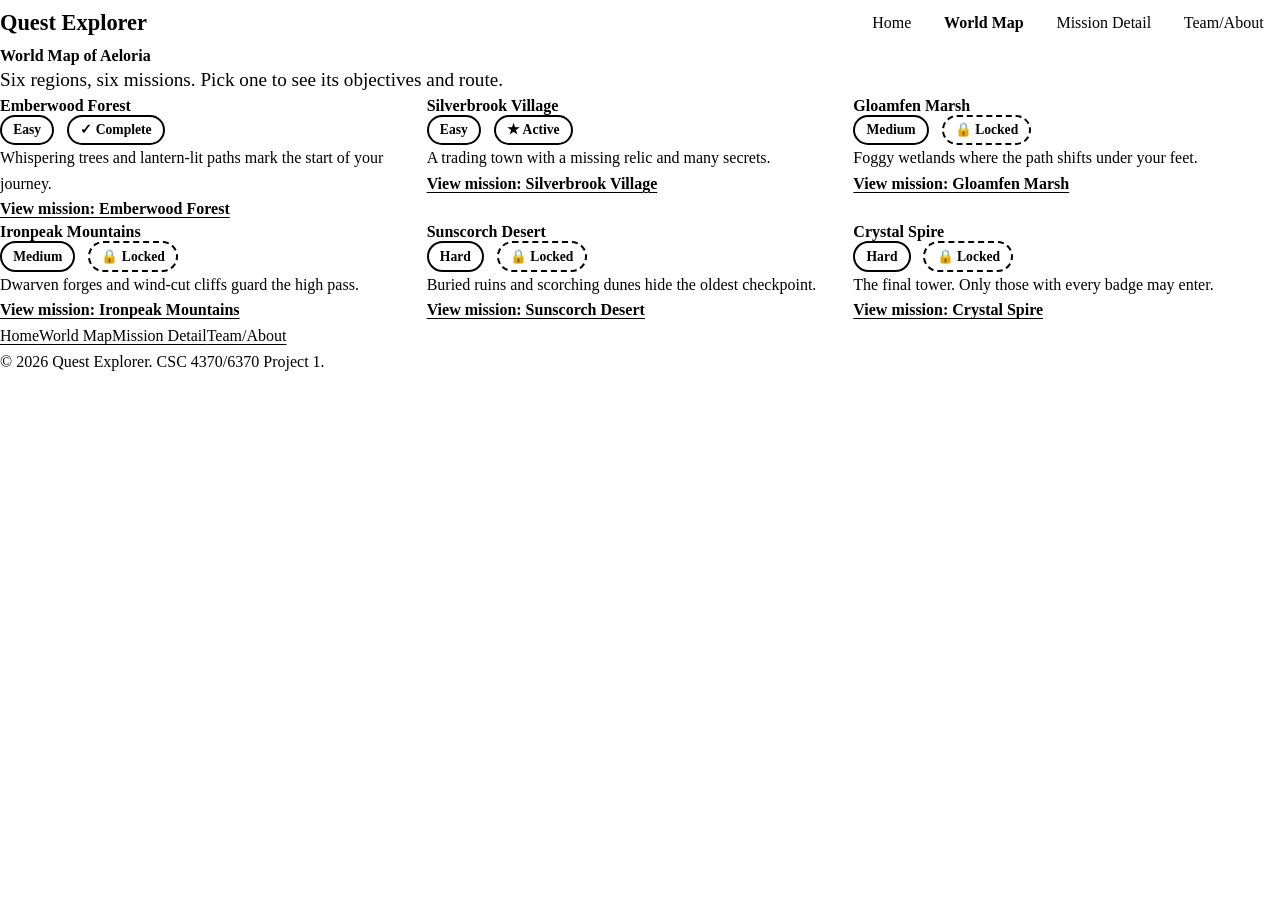
==== map.html @ 62598b84 "Add world map page with info, region details, and navigation" ====
<!DOCTYPE html>
<html lang="en">
<head>
  <meta charset="utf-8">
  <meta name="viewport" content="width=device-width, initial-scale=1">
  <title>Quest Explorer | World Map</title>
  <meta name="description" content="Choose a region of Aeloria and compare difficulty and progress.">
  <link rel="preconnect" href="https://fonts.googleapis.com">
  <link rel="preconnect" href="https://fonts.gstatic.com" crossorigin>
  <link href="https://fonts.googleapis.com/css2?family=Cinzel:wght@600;700&family=Inter:wght@400;600;700&display=swap" rel="stylesheet">
  <link rel="stylesheet" href="css/tokens.css">
  <link rel="stylesheet" href="css/base.css">
  <link rel="stylesheet" href="css/components.css">
  <link rel="stylesheet" href="css/layout.css">
  <link rel="stylesheet" href="css/motion.css">
</head>
<body>
  <a class="skip-link" href="#main">Skip to main content</a>

  <header class="site-header">
    <div class="container">
      <a class="brand" href="index.html">Quest Explorer</a>
      <nav aria-label="Main">
        <ul class="nav-list">
          <li><a href="index.html">Home</a></li>
          <li><a href="map.html" aria-current="page">World Map</a></li>
          <li><a href="mission.html">Mission Detail</a></li>
          <li><a href="about.html">Team/About</a></li>
        </ul>
      </nav>
    </div>
  </header>

  <main id="main">
    <section aria-labelledby="map-title">
      <div class="container">
        <h1 id="map-title">World Map of Aeloria</h1>
        <p class="lead">Six regions, six missions. Pick one to see its objectives and route.</p>

        <div class="map-grid">
          <article class="card">
            <h2>Emberwood Forest</h2>
            <div class="region-meta">
              <span class="badge badge-easy">Easy</span>
              <span class="status status-complete">&#10003; Complete</span>
            </div>
            <p>Whispering trees and lantern-lit paths mark the start of your journey.</p>
            <a class="card-link" href="mission.html">View mission: Emberwood Forest</a>
          </article>

          <article class="card">
            <h2>Silverbrook Village</h2>
            <div class="region-meta">
              <span class="badge badge-easy">Easy</span>
              <span class="status status-active">&#9733; Active</span>
            </div>
            <p>A trading town with a missing relic and many secrets.</p>
            <a class="card-link" href="mission.html">View mission: Silverbrook Village</a>
          </article>

          <article class="card">
            <h2>Gloamfen Marsh</h2>
            <div class="region-meta">
              <span class="badge badge-medium">Medium</span>
              <span class="status status-locked">&#128274; Locked</span>
            </div>
            <p>Foggy wetlands where the path shifts under your feet.</p>
            <a class="card-link" href="mission.html">View mission: Gloamfen Marsh</a>
          </article>

          <article class="card">
            <h2>Ironpeak Mountains</h2>
            <div class="region-meta">
              <span class="badge badge-medium">Medium</span>
              <span class="status status-locked">&#128274; Locked</span>
            </div>
            <p>Dwarven forges and wind-cut cliffs guard the high pass.</p>
            <a class="card-link" href="mission.html">View mission: Ironpeak Mountains</a>
          </article>

          <article class="card">
            <h2>Sunscorch Desert</h2>
            <div class="region-meta">
              <span class="badge badge-hard">Hard</span>
              <span class="status status-locked">&#128274; Locked</span>
            </div>
            <p>Buried ruins and scorching dunes hide the oldest checkpoint.</p>
            <a class="card-link" href="mission.html">View mission: Sunscorch Desert</a>
          </article>

          <article class="card">
            <h2>Crystal Spire</h2>
            <div class="region-meta">
              <span class="badge badge-hard">Hard</span>
              <span class="status status-locked">&#128274; Locked</span>
            </div>
            <p>The final tower. Only those with every badge may enter.</p>
            <a class="card-link" href="mission.html">View mission: Crystal Spire</a>
          </article>
        </div>
      </div>
    </section>
  </main>

  <footer class="site-footer">
    <div class="container">
      <nav aria-label="Footer">
        <ul>
          <li><a href="index.html">Home</a></li>
          <li><a href="map.html">World Map</a></li>
          <li><a href="mission.html">Mission Detail</a></li>
          <li><a href="about.html">Team/About</a></li>
        </ul>
      </nav>
      <p>&copy; 2026 Quest Explorer. CSC 4370/6370 Project 1.</p>
    </div>
  </footer>
</body>
</html>
---- css/base.css ----
*, *::before, *::after { box-sizing: border-box; }

html { scroll-behavior: smooth; }

body {
  margin: 0;
  background: var(--bg);
  color: var(--text);
  font-family: var(--font-body);
  font-size: var(--fs-body);
  line-height: 1.6;
}

h1, h2, h3 {
  font-family: var(--font-display);
  line-height: 1.2;
  margin: 0 0 var(--space-2);
}
h1 { font-size: var(--fs-h1); color: var(--gold); }
h2 { font-size: var(--fs-h2); }
h3 { font-size: var(--fs-h3); }
p { margin: 0 0 var(--space-2); }
img, svg { max-width: 100%; height: auto; }

a { color: var(--teal); text-underline-offset: 3px; }

/* Visible focus for everything interactive */
:focus-visible {
  outline: 3px solid var(--gold);
  outline-offset: 3px;
}

/* Skip link */
.skip-link {
  position: absolute;
  left: var(--space-2);
  top: -5rem;
  background: var(--gold);
  color: var(--on-accent);
  padding: var(--space-1) var(--space-2);
  border-radius: 8px;
  font-weight: 700;
  z-index: 100;
}
.skip-link:focus { top: var(--space-1); }

.container {
  width: 100%;
  max-width: var(--maxw);
  margin-inline: auto;
  padding-inline: var(--space-2);
}
section { padding-block: var(--space-4); }
---- css/components.css ----
/* ===== HEADER / NAV ===== */
.site-header {
    background: var(--surface);
    border-bottom: 2px solid var(--line);
  }
  .site-header .container {
    display: flex;
    flex-wrap: wrap;
    align-items: center;
    justify-content: space-between;
    gap: var(--space-2);
    padding-block: var(--space-2);
  }
  .brand {
    font-family: var(--font-display);
    font-size: 1.4rem;
    font-weight: 700;
    color: var(--gold);
    text-decoration: none;
  }
  .nav-list {
    display: flex;
    flex-wrap: wrap;
    gap: var(--space-1);
    list-style: none;
    margin: 0;
    padding: 0;
  }
  .nav-list a {
    display: block;
    padding: 0.5rem 0.9rem;
    border-radius: 999px;
    color: var(--text);
    text-decoration: none;
    border: 2px solid transparent;
  }
  .nav-list a:hover { background: var(--surface-2); border-color: var(--line); }
  .nav-list a[aria-current="page"] {
    background: var(--gold);
    color: var(--on-accent);
    font-weight: 700;
  }
  
  /* ===== BUTTONS ===== */
  .btn {
    display: inline-block;
    padding: 0.8rem 1.6rem;
    border-radius: 999px;
    background: var(--gold);
    color: var(--on-accent);
    font-weight: 700;
    text-decoration: none;
    border: 2px solid var(--gold);
  }
  .btn:hover { background: var(--teal); border-color: var(--teal); }
  .btn-outline { background: transparent; color: var(--gold); }
  .btn-outline:hover { color: var(--on-accent); }
  
  /* ===== CARDS ===== */
  .card {
    background: var(--surface);
    border: 2px solid var(--line);
    border-radius: var(--radius);
    padding: var(--space-3);
  }
  .card h3 { margin-bottom: var(--space-1); }
  .card-link { display: inline-block; margin-top: var(--space-1); font-weight: 700; }
  
  /* ===== BADGES & STATUS (always icon + text, never color alone) ===== */
  .badge, .status {
    display: inline-block;
    padding: 0.15rem 0.7rem;
    border-radius: 999px;
    font-size: 0.85rem;
    font-weight: 700;
    border: 2px solid currentColor;
    margin-right: 0.4rem;
  }
  .badge-easy { color: var(--teal); }
  .badge-medium { color: var(--gold); }
  .badge-hard { color: var(--danger); }
  .status-complete { background: var(--teal); color: var(--on-accent); border-color: var(--teal); }
  .status-active { background: var(--gold); color: var(--on-accent); border-color: var(--gold); }
  .status-locked { background: transparent; color: var(--muted); border-style: dashed; }
  
  /* ===== TIMELINE (Adventure Pack route map) ===== */
  .timeline {
    position: relative;
    list-style: none;
    margin: 0;
    padding: 0 0 0 3rem;
  }
  .timeline::before {
    content: "";
    position: absolute;
    left: 1.1rem;
    top: 0.5rem;
    bottom: 0.5rem;
    width: 4px;
    border-radius: 2px;
    background: var(--line);
    transform-origin: top;
  }
  .checkpoint {
    position: relative;
    margin-bottom: var(--space-3);
    padding: var(--space-2);
    background: var(--surface);
    border: 2px solid var(--line);
    border-radius: var(--radius);
  }
  .checkpoint h3 { margin: 0.4rem 0; }
  .checkpoint p { margin: 0; color: var(--muted); }
  .marker {
    position: absolute;
    left: -3rem;
    top: 1rem;
    width: 2.4rem;
    height: 2.4rem;
    display: grid;
    place-items: center;
    border-radius: 50%;
    border: 3px solid var(--line);
    background: var(--bg);
    font-weight: 700;
  }
  .is-complete .marker { background: var(--teal); border-color: var(--teal); color: var(--on-accent); }
  .is-active { border-color: var(--gold); }
  .is-active .marker { background: var(--gold); border-color: var(--gold); color: var(--on-accent); }
  .is-locked { opacity: 0.85; border-style: dashed; }
  
  /* ===== FOOTER ===== */
  .site-footer {
    background: var(--surface);
    border-top: 2px solid var(--line);
    padding-block: var(--space-3);
    margin-top: var(--space-4);
  }
  .site-footer ul { list-style: none; display: flex; flex-wrap: wrap; gap: var(--space-2); padding: 0; margin: 0 0 var(--space-1); }
  .site-footer p { color: var(--muted); margin: 0; }
---- css/layout.css ----
/* Mobile-first. Breakpoints: 480, 700, 1024 */

/* ===== SHARED ===== */
.lead { font-size: 1.2rem; color: var(--muted); max-width: 40rem; }
.stack > * + * { margin-top: var(--space-2); }

/* ===== HOME ===== */
.hero .container {
  display: grid;
  gap: var(--space-4);
  align-items: center;
}
.hero-emblem { width: 10rem; justify-self: center; color: var(--gold); }
.features { display: grid; gap: var(--space-3); }

/* ===== MAP ===== */
.map-grid { display: grid; gap: var(--space-3); grid-template-columns: 1fr; }
.region-meta { display: flex; flex-wrap: wrap; gap: 0.4rem; margin-bottom: var(--space-1); }

/* ===== MISSION ===== */
.mission-layout { display: grid; gap: var(--space-4); }
.mission-links { display: flex; flex-wrap: wrap; gap: var(--space-2); margin-top: var(--space-3); }

/* ===== ABOUT ===== */
.team-grid { display: grid; gap: var(--space-3); }

@media (min-width: 480px) {
  .hero-emblem { width: 12rem; }
}

@media (min-width: 700px) {
  .hero .container { grid-template-columns: 2fr 1fr; }
  .features { grid-template-columns: repeat(3, 1fr); }
  .map-grid { grid-template-columns: repeat(2, 1fr); }
  .team-grid { grid-template-columns: repeat(2, 1fr); }
}

@media (min-width: 1024px) {
  .map-grid { grid-template-columns: repeat(3, 1fr); }
  .mission-layout { grid-template-columns: 1fr 1.4fr; align-items: start; }
  .hero-emblem { width: 16rem; }
}
---- css/motion.css ----
/* ===== TRANSITIONS (always on, tiny and safe) ===== */
.card, .btn, .nav-list a, .checkpoint {
    transition: transform var(--speed) var(--ease),
                box-shadow var(--speed) var(--ease),
                background-color var(--speed) var(--ease),
                border-color var(--speed) var(--ease),
                color var(--speed) var(--ease);
  }
  
  /* ===== TRANSFORMS (not top/margin, so the layout never shifts) ===== */
  .card:hover, .card:focus-within { transform: translateY(-6px) scale(1.02); box-shadow: 0 12px 24px rgba(0, 0, 0, 0.45); }
  .btn:hover, .btn:focus-visible { transform: translateY(-2px); }
  .badge { transition: transform var(--speed) var(--ease); }
  .badge:hover { transform: rotate(-6deg); }
  .hero-emblem { transition: transform var(--speed) var(--ease); }
  .hero-emblem:hover { transform: rotate(15deg); }
  
  /* ===== KEYFRAME ANIMATIONS (only when the user allows motion) ===== */
  @media (prefers-reduced-motion: no-preference) {
    /* 1. Route progress: the checkpoint line draws downward */
    .timeline::before { animation: route-draw 1.6s var(--ease) both; }
    @keyframes route-draw {
      from { transform: scaleY(0); }
      to { transform: scaleY(1); }
    }
  
    /* 2. Active checkpoint pulse */
    .is-active .marker { animation: pulse 2s ease-in-out infinite; }
    @keyframes pulse {
      0%, 100% { transform: scale(1); }
      50% { transform: scale(1.18); }
    }
  
    /* 3. Hero emblem float */
    .hero-emblem { animation: float 6s ease-in-out infinite; }
    @keyframes float {
      0%, 100% { transform: translateY(0); }
      50% { transform: translateY(-10px); }
    }
  }
  
  /* ===== REDUCED MOTION: static fallback ===== */
  @media (prefers-reduced-motion: reduce) {
    html { scroll-behavior: auto; }
    *, *::before, *::after {
      animation: none !important;
      transition-duration: 0.01ms !important;
    }
    .card:hover, .card:focus-within, .btn:hover, .badge:hover, .hero-emblem:hover { transform: none; }
  }
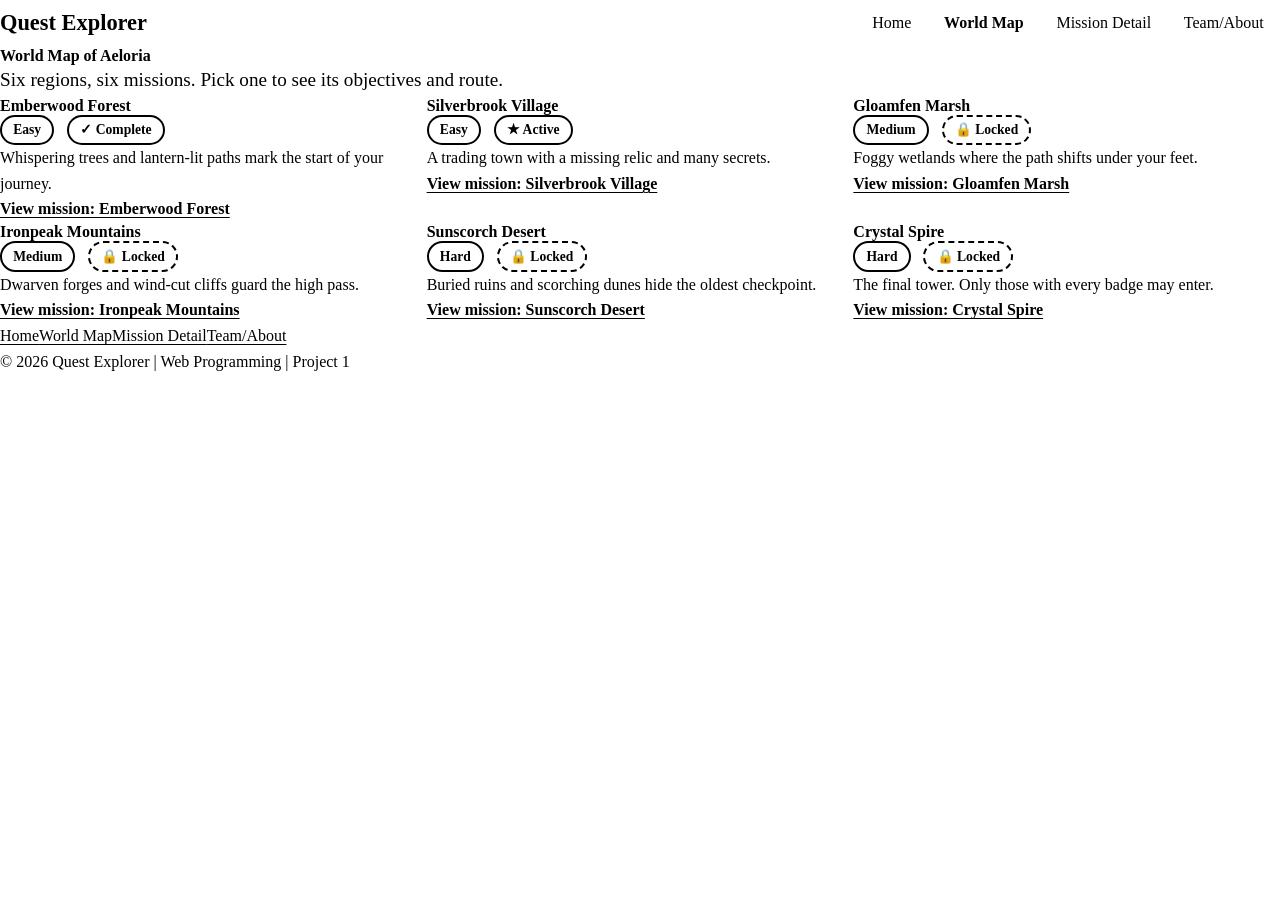
==== commit 625fc0c7: "Add about page with team details, project story, design decisions, and tools used; update footer tex" ====
--- a/map.html
+++ b/map.html
@@ -112,7 +112,7 @@
           <li><a href="about.html">Team/About</a></li>
         </ul>
       </nav>
-      <p>&copy; 2026 Quest Explorer. CSC 4370/6370 Project 1.</p>
+      <p>&copy; 2026 Quest Explorer | Web Programming | Project 1</p>
     </div>
   </footer>
 </body>
